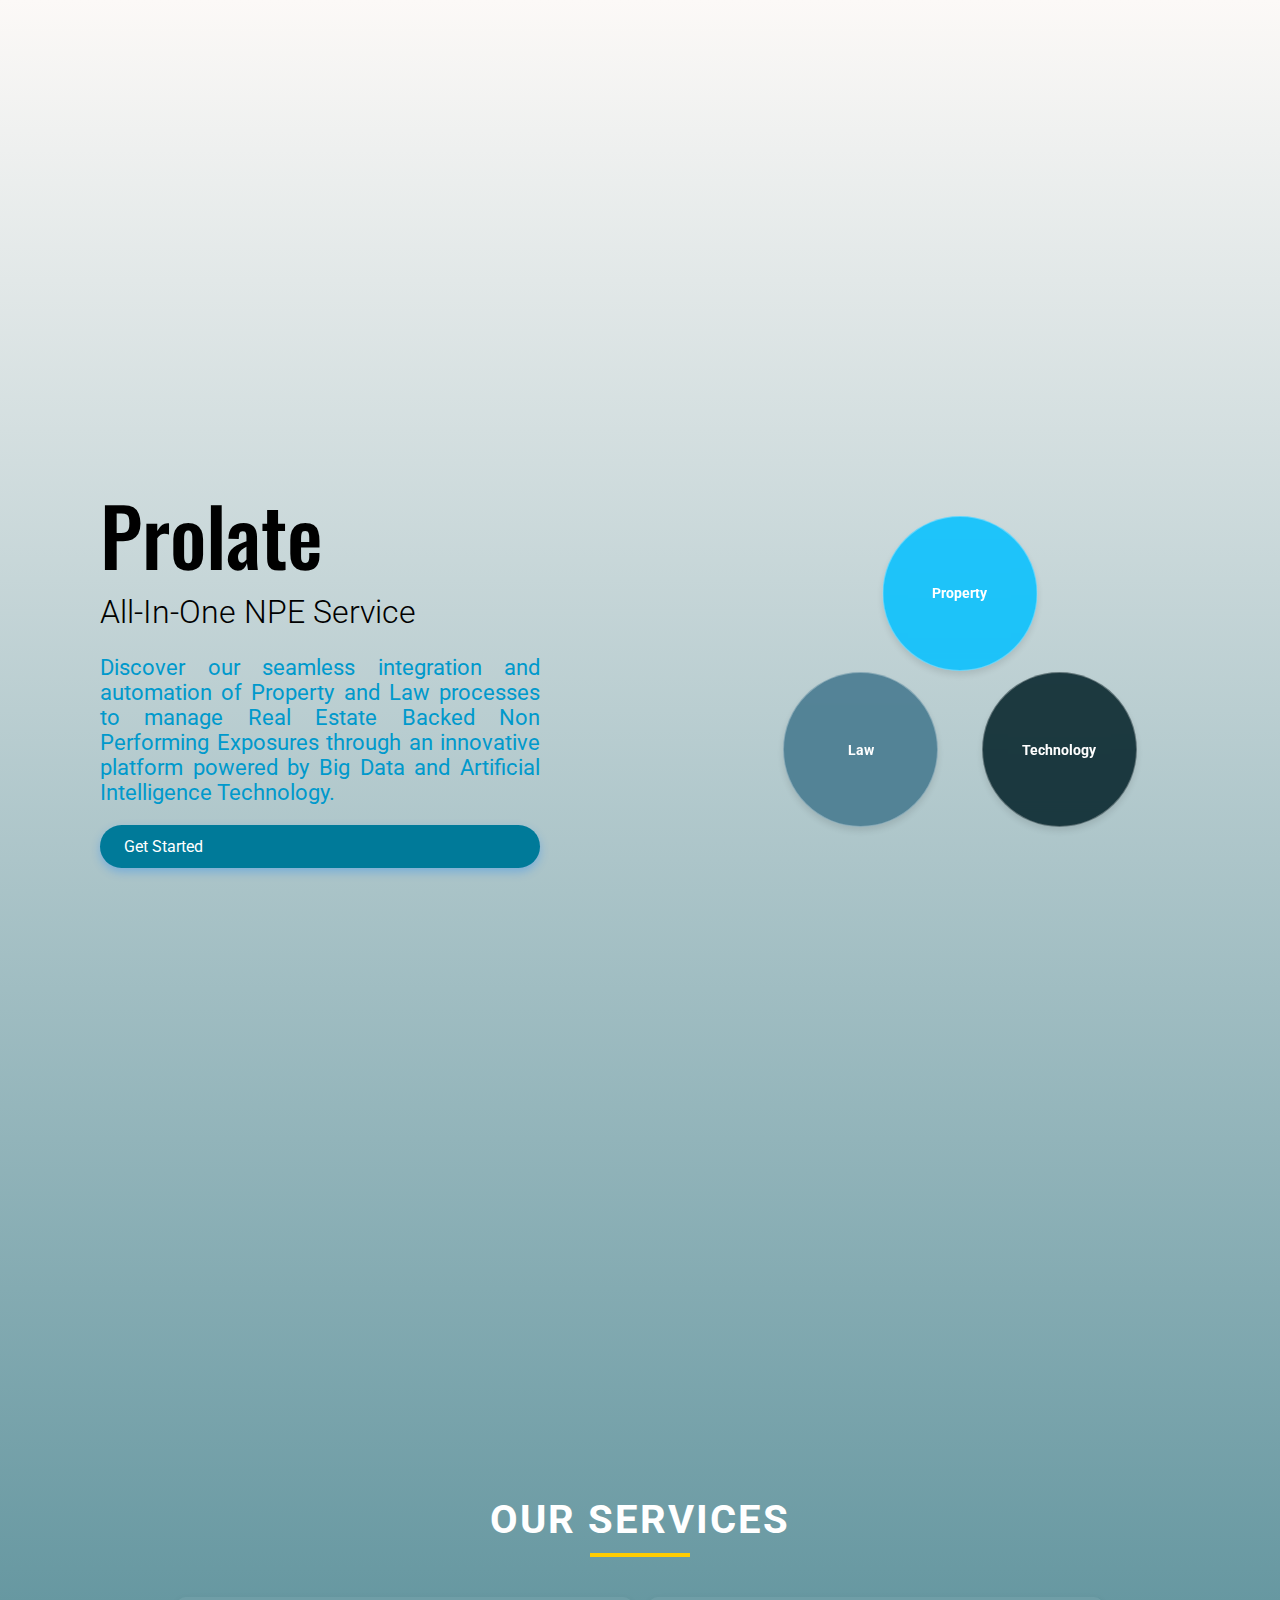
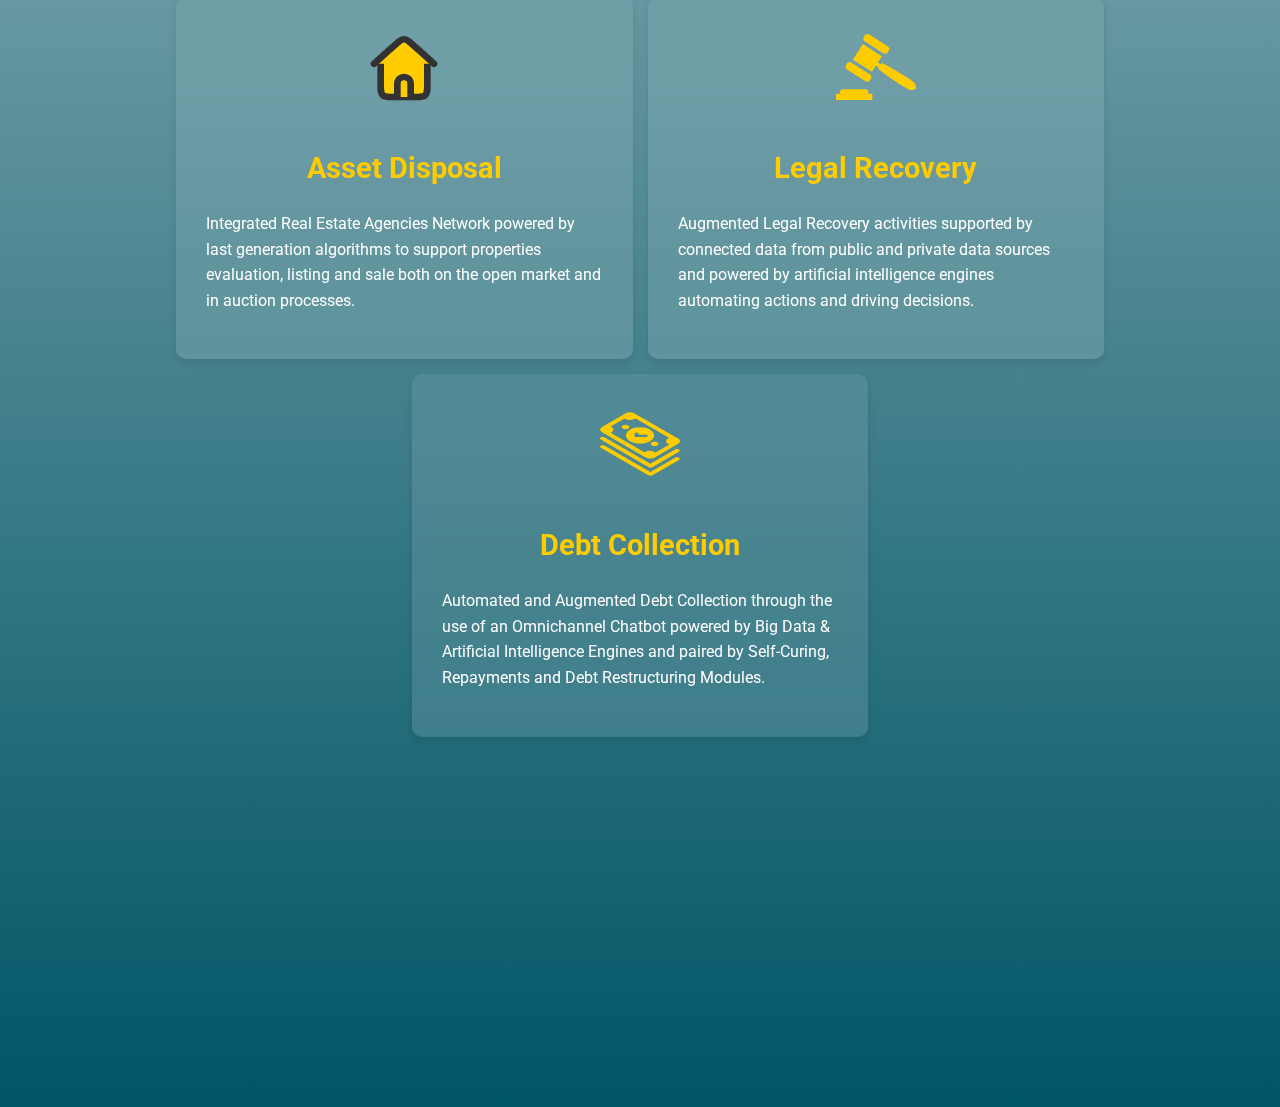
==== Prolate/index.html @ 8bb5d35e "Add files via upload" ====
<!DOCTYPE html>
<html lang="en">
<head>
    <link href="https://fonts.googleapis.com/css2?family=Oswald:wght@500&family=Roboto:wght@400&display=swap" rel="stylesheet">
    <meta charset="UTF-8">
    <meta name="viewport" content="width=device-width, initial-scale=1.0">
    <title>Prolate All-In-One NPE Service</title>
    <link rel="stylesheet" type="text/css" href="src/components/hero/hero.css">
</head>
<body>

    <div class="main">
        <div class="text-content">
            <h1>Prolate</h1>
            <h2>All-In-One NPE Service</h2>
            <p>
                Discover our seamless integration and automation of Property and Law processes to manage Real Estate Backed Non Performing Exposures through an innovative platform powered by Big Data and Artificial Intelligence Technology.
            </p>
            <a href="#get-started" class="cta-button" id="get-started-button">Get Started</a>
        </div>
    </div>
    <div class="circle-container">
        <div class="circle">Property</div>
        <div class="circle">Law</div>
        <div class="circle">Technology</div>
    </div>

<!-- Modal Structure -->
<div id="form-modal" class="form-modal">
    <div class="form-content">
        <span class="close-button" id="close-modal">&times;</span>
        <iframe id="google-form" src="https://docs.google.com/forms/d/e/1FAIpQLSds9YsT5PfyT3IhIXk2nKOZR3xMsyNTTy7qy5D97jVJdPM-XQ/viewform?embedded=true" width="100%" height="969/widht" frameborder="0" marginheight="0" marginwidth="0"></iframe>
    </div>
</div>
    
<script>
    document.getElementById("get-started-button").onclick = function(event) {
        event.preventDefault();
        document.getElementById("form-modal").classList.add("active");
    }
    
    document.getElementById("close-modal").onclick = function() {
        document.getElementById("form-modal").classList.remove("active");
    }
    
    window.onclick = function(event) {
        if (event.target == document.getElementById("form-modal")) {
            document.getElementById("form-modal").classList.remove("active");
        }
    }
    
    document.addEventListener('keydown', function(event) {
        if (event.key === "Escape") {
            document.getElementById("form-modal").classList.remove("active");
        }
    });
    </script>
    
    
    </div>
</div>

</body>
</html>
    <section id="services" class="services-section">
    
        <!DOCTYPE html>
        <html lang="en">
        <head>
            <meta charset="UTF-8">
            <meta name="viewport" content="width=device-width, initial-scale=1.0">
            <title>Prolate - Our Services</title>
            <link href="https://fonts.googleapis.com/css2?family=Roboto:wght@400;700&display=swap" rel="stylesheet">
            <link rel="stylesheet" type="text/css" href="src/components/services/services.css">
        </head>
        <body>
            <section id="services" class="services-section">
                <div class="container">
                    <h2>Our Services</h2>
                    <div class="services-container">
                        <div class="service">
                            <div class="service-icon">
                                <!-- Custom Icon for Asset Disposal -->     
                                <svg width="800px" height="800px" viewBox="0 0 24 24" fill="none" xmlns="http://www.w3.org/2000/svg">
                                    <path opacity="0.1" d="M17.7218 8.08382L14.7218 5.29811C13.4309 4.09937 12.7854 3.5 12 3.5C11.2146 3.5 10.5691 4.09937 9.2782 5.29811L6.2782 8.08382C5.64836 8.66867 5.33345 8.96109 5.16672 9.34342C5 9.72575 5 10.1555 5 11.015V16.9999C5 18.8856 5 19.8284 5.58579 20.4142C6.17157 20.9999 7.11438 20.9999 9 20.9999H9.75V16.9999C9.75 15.7573 10.7574 14.7499 12 14.7499C13.2426 14.7499 14.25 15.7573 14.25 16.9999V20.9999H15C16.8856 20.9999 17.8284 20.9999 18.4142 20.4142C19 19.8284 19 18.8856 19 16.9999L19 11.015C19 10.1555 19 9.72575 18.8333 9.34342C18.6666 8.96109 18.3516 8.66866 17.7218 8.08382Z" fill="#323232"/>
                                    <path d="M19 9L19 17C19 18.8856 19 19.8284 18.4142 20.4142C17.8284 21 16.8856 21 15 21L14 21L10 21L9 21C7.11438 21 6.17157 21 5.58579 20.4142C5 19.8284 5 18.8856 5 17L5 9" stroke="#323232" stroke-width="2" stroke-linejoin="round"/>
                                    <path d="M3 11L7.5 7L10.6713 4.18109C11.429 3.50752 12.571 3.50752 13.3287 4.18109L16.5 7L21 11" stroke="#323232" stroke-width="2" stroke-linecap="round" stroke-linejoin="round"/>
                                    <path d="M10 21V17C10 15.8954 10.8954 15 12 15V15C13.1046 15 14 15.8954 14 17V21" stroke="#323232" stroke-width="2" stroke-linecap="round" stroke-linejoin="round"/>
                                    </svg>        
                            </div>
                            <h3>Asset Disposal</h3>
                            <p>Integrated Real Estate Agencies Network powered by last generation algorithms to support properties evaluation, listing and sale both on the open market and in auction processes.</p>
                            <button class="call-to-action" id="learn-more-asset-disposal" data-url="https://casamontagna.it/">Learn More</button>
                        </div>
                        <div class="service">
                            <div class="service-icon">
                                <!-- Custom Icon for Legal Recovery -->
                                <svg fill="#000000" version="1.1" id="Capa_1" xmlns="http://www.w3.org/2000/svg" xmlns:xlink="http://www.w3.org/1999/xlink" 
             width="800px" height="800px" viewBox="0 0 492.508 492.508"
             xml:space="preserve">
        <g>
            <g>
                <path d="M199.493,402.145c0-10.141-8.221-18.361-18.36-18.361H42.475c-10.139,0-18.36,8.221-18.36,18.361
                    c0,3.195,0.818,6.199,2.255,8.816H0v38.067h223.607v-38.067h-26.369C198.674,408.343,199.493,405.34,199.493,402.145z"/>
                <path d="M175.898,88.224l117.157,74.396c9.111,4.643,20.43,1.678,26.021-7.129l5.622-8.85c5.938-9.354,3.171-21.75-6.182-27.69
                    L204.592,46.608c-9.352-5.939-21.748-3.172-27.688,6.182l-5.622,8.851C165.692,70.447,167.82,81.952,175.898,88.224z"/>
                <path d="M492.456,372.433l-0.082-1.771l-0.146-1.672c-0.075-1.143-0.235-2.159-0.375-3.204c-0.562-4.177-1.521-7.731-2.693-10.946
                    c-2.377-6.386-5.738-11.222-9.866-14.845c-1.027-0.913-2.126-1.714-3.218-2.528l-3.271-2.443
                    c-2.172-1.643-4.387-3.218-6.587-4.815c-2.196-1.606-4.419-3.169-6.644-4.729c-2.218-1.571-4.445-3.125-6.691-4.651
                    c-4.468-3.089-8.983-6.101-13.51-9.103l-6.812-4.464l-6.85-4.405c-4.58-2.911-9.167-5.813-13.785-8.667
                    c-4.611-2.865-9.24-5.703-13.896-8.496l-13.979-8.363l-14.072-8.22l-14.149-8.096l-14.219-7.987l-14.287-7.882l-14.354-7.773
                    c-4.802-2.566-9.599-5.137-14.433-7.653c-4.822-2.529-9.641-5.071-14.498-7.548l-4.398,6.928l-22.17-10.449l24.781-39.026
                    l-117.156-74.395l-60.944,95.974l117.157,74.395l24.781-39.026l18.887,15.622l-4.399,6.929c4.309,3.343,8.657,6.619,12.998,9.91
                    c4.331,3.305,8.698,6.553,13.062,9.808l13.14,9.686l13.211,9.577l13.275,9.474l13.346,9.361l13.422,9.242l13.514,9.095
                    c4.51,3.026,9.045,6.009,13.602,8.964c4.547,2.967,9.123,5.882,13.707,8.792l6.898,4.324l6.936,4.266
                    c4.643,2.818,9.289,5.625,13.985,8.357c2.337,1.383,4.689,2.739,7.055,4.078c2.358,1.349,4.719,2.697,7.106,4
                    c2.383,1.312,4.75,2.646,7.159,3.912l3.603,1.922c1.201,0.64,2.394,1.296,3.657,1.837c5.036,2.194,10.841,3.18,17.63,2.614
                    c3.409-0.305,7.034-0.949,11.054-2.216c1.006-0.317,1.992-0.606,3.061-1.023l1.574-0.58l1.639-0.68
                    c2.185-0.91,4.523-2.063,7.059-3.522C492.513,377.405,492.561,374.799,492.456,372.433z"/>
                <path d="M67.897,261.877l113.922,72.341c9.354,5.938,21.75,3.172,27.689-6.181l5.621-8.852c5.592-8.808,3.462-20.311-4.615-26.583
                    L93.358,218.207c-9.111-4.642-20.43-1.678-26.022,7.13l-5.62,8.85C55.775,243.541,58.543,255.938,67.897,261.877z"/>
            </g>
        </g>
        </svg>
        
                            </div>
                            <h3>Legal Recovery</h3>
                            <p>Augmented Legal Recovery activities supported by connected data from public and private data sources and powered by artificial intelligence engines automating actions and driving decisions.</p>
                            <button class="call-to-action" id="learn-more-legal-recovery" data-url="https://www.studiolegalelabate.eu/">Learn More</button>
                        </div>
                        <div class="service">
                            <div class="service-icon">
                                <svg fill="#000000" height="800px" width="800px" version="1.1" id="Capa_1" xmlns="http://www.w3.org/2000/svg" xmlns:xlink="http://www.w3.org/1999/xlink" 
                                viewBox="0 0 488.903 488.903" xml:space="preserve">
                           <g>
                               <path d="M317.002,233.664c9.3-5.4,24.4-5.4,33.8,0s9.4,14.2,0.1,19.6s-24.4,5.4-33.8,0
                                   C307.802,247.864,307.802,239.064,317.002,233.664z M139.102,150.464c9.4,5.4,24.5,5.4,33.8,0s9.3-14.2-0.1-19.6
                                   c-9.4-5.4-24.5-5.4-33.8,0C129.702,136.264,129.702,145.064,139.102,150.464z M12.302,140.464l142.8-83c15.3-8.9,40.3-8.9,55.7,0
                                   l266.5,153.9c15.4,8.9,15.5,23.4,0.1,32.3l-142.8,83c-15.3,8.9-40.3,8.9-55.7,0l-266.4-153.9
                                   C-2.898,163.864-2.998,149.364,12.302,140.464z M70.502,172.764c-1.8,1-3.7,1.9-5.7,2.7l206.9,119.5c1-0.7,2.1-1.5,3.3-2.2
                                   c15.5-9,40.7-9,56.4,0c2.4,1.4,4.4,2.9,6.1,4.5l86.2-50.1c-2.8-1-5.5-2.1-7.9-3.5c-15.6-9-15.7-23.6-0.2-32.7
                                   c2.4-1.4,4.9-2.5,7.7-3.5l-207.5-119.7c-1.3,1.2-2.9,2.3-4.7,3.3c-15.5,9-40.8,9-56.4,0c-1.7-1-3.2-2-4.5-3.1l-85.3,49.6
                                   c1.9,0.8,3.7,1.6,5.4,2.6C86.002,149.164,86.002,163.764,70.502,172.764z M5.002,217.664l279.2,161.2l3.9,2.3l5.6,3.2
                                   c7.9,4.6,20.6,4.6,28.5,0l160.1-93c6.5-3.8,6.5-10-0.1-13.8s-17.2-3.8-23.8,0l-150.6,87.5l-278.5-160.8c-6.5-3.7-17-4.3-23.8-0.8
                                   C-1.698,207.264-1.798,213.764,5.002,217.664z M482.502,327.864c-6.6-3.8-17.2-3.8-23.8,0l-150.6,87.6l-278.5-160.9
                                   c-6.5-3.7-17-4.3-23.8-0.8c-7.2,3.8-7.4,10.2-0.6,14.1l279.3,161.3l4,2.3l5.6,3.2c7.9,4.6,20.6,4.6,28.5,0l160.1-93
                                   C489.202,337.864,489.102,331.664,482.502,327.864z M183.702,156.664c33.6-19.5,88.4-19.5,122.2,0s33.9,51.2,0.3,70.7
                                   c-33.5,19.5-88.3,19.5-122.1,0C150.302,207.964,150.102,176.164,183.702,156.664z M211.502,175.164v13.3v13.7h23.8l54.5,0.1v-13.8
                                   l-54.4-0.1v-13.3L211.502,175.164z"/>
                           </g>
                           </svg>
                            </div>
                            <h3>Debt Collection</h3>
                            <p>Automated and Augmented Debt Collection through the use of an Omnichannel Chatbot powered by Big Data & Artificial Intelligence Engines and paired by Self-Curing, Repayments and Debt Restructuring Modules.</p>
                            <button class="call-to-action" id="learn-more-debt-collection" data-url="https://www.fairtile.it/offer.html">Learn More</button>
                            <script>
                                document.querySelectorAll(".call-to-action").forEach(button => {
                                    button.onclick = function() {
                                        var url = this.getAttribute("data-url");
                                        window.location.href = url;
                                    }
                                });
                                </script>
                        </div>
                    </div>
                <div class="Our process">                    
                </div>
                <div class="news">
                </div>
            </section>
        </body>
        </html>

    </div>
    <!-- Main JavaScript file to dynamically load content -->


    
        

</body>
</html>
---- Prolate/src/components/hero/hero.css ----
:root {
    --circle-size: 17vmin;
    --circle-spacing: calc((var(--circle-size) * 0.866) * 1.27);
}

body {
    font-family: 'Roboto', sans-serif;
    margin: 100 100 100 0;
    padding: 0 0 100px 0; /* Added padding-bottom */
    display: grid;
    grid-template-rows: auto 1fr;
    grid-template-columns: 1fr 1fr;
    min-height: 100vh; /* Ensures full viewport height */
    width: 100%;
    overflow-x: hidden;
    overflow-y: auto;
    background: linear-gradient(0deg, #005566, #fcf9f7);
}

.header {
    grid-column: 1 / -1;
    display: flex;
    justify-content: flex-end;
    padding: 20px 50px;
    background-color: transparent;
}

.header a {
    margin-left: 20px;
    text-decoration: none;
    color: #005566;
    font-size: 1rem;
    font-weight: normal;
    transition: color 0.3s ease;
}

.header a:hover,
.header a:focus {
    color: #007a99;
    text-decoration: underline;
}

.header a:focus {
    outline: 2px solid #007a99;
    outline-offset: 2px;
}

.main {
    display: flex;
    flex-direction: column;
    justify-content: center;
    padding: 20px 100px;
    grid-column: 1 / 2;
    overflow: auto;
}

.text-content {
    display: flex;
    flex-direction: column;
    justify-content: center;
    max-width: 700px;
}

.main h1 {
    font-family: 'Oswald', sans-serif;
    font-size: 5rem;
    margin: 0;
    font-weight: 500;
}

.main h2 {
    font-size: 2rem;
    margin: 0 0 1.5rem 0;
    font-weight: 300;
}

.main p {
    font-size: 1.38rem;
    color: #0099cc;
    margin: 0;
    line-height: 1.;
    text-align: justify;
    word-wrap: break-word;
    
}

.cta-button {
    display: inline-block;
    padding: 15px 30px;
    margin-top: 20px;
    font-size: 1.25rem;
    color: #fff;
    background-color: #005566;
    border: none;
    border-radius: 5px;
    text-decoration: none;
    transition: background-color 0.3s ease;
}

.cta-button:hover {
    background-color: #007a99;
}

.circle-container {
    position: relative;
    width: calc(var(--circle-spacing) * 2.1);
    height: calc(var(--circle-spacing) * 1.85);
    grid-column: 2 / 3;
    justify-self: center;
    align-self: center;
}

.circle {
    width: var(--circle-size);
    height: var(--circle-size);
    border-radius: 50%;
    display: flex;
    align-items: center;
    justify-content: center;
    color: #fff;
    font-size: 1.5vmin;
    font-weight: bold;
    position: absolute;
    transition: transform 0.3s ease, background-color 0.3s ease;
    animation: fadeIn 1s ease-in-out;
    backdrop-filter: blur(10px);
    -webkit-backdrop-filter: blur(10px);
    background: rgba(255, 255, 255, 1);
    border: 1px solid rgba(255, 255, 255, 0.3);
    box-shadow: 0 4px 6px rgba(0, 0, 0, 0.1);
}

.circle:hover {
    transform: scale(1.1);
    background-color: rgba(0, 85, 102, 0.4);
}

@keyframes fadeIn {
    from {
        opacity: 0;
        transform: scale(0.5);
    }
    to {
        opacity: 1;
        transform: scale(1);
    }
}

@keyframes moveDown {
    0% {
        transform: translate(-50%, -100px);
        opacity: 0;
    }
    50% {
        transform: translate(-50%, 20px);
        opacity: 0.5;
    }
    100% {
        transform: translate(-50%, 0);
        opacity: 1;
    }
}

.circle:nth-child(1) {
    background-color: rgba(0, 191, 255, 0.85);
    top: 0;
    left: 50%;
    transform: translate(-50%, 0);
    animation: moveDown 1.5s ease-out forwards;
}

.circle:nth-child(2) {
    background-color: rgba(79, 128, 148, 0.96);
    bottom: 0;
    left: 0;
}

.circle:nth-child(3) {
    background-color: rgba(0, 31, 38, 0.85);
    bottom: 0;
    right: 0;
}

@media (max-width: 768px) {
    body {
        display: flex;
        flex-direction: column;
        align-items: center;
    }
    .header {
        justify-content: center;
        padding: 10px;
    }
    .main {
        padding: 10px;
        text-align: center;
    }
    .main h1 {
        font-size: 3rem;
    }
    .main h2 {
        font-size: 1.5rem;
    }
    .main p {
        font-size: 1rem;
    }
    .circle-container {
        display: flex;
        justify-content: space-around;
        width: 100%;
        margin-top: 20px;
    }
    .circle {
        width: 20vw;
        height: 20vw;
    }
}


/* Button Styles */
.cta-button {
    display: inline-block;
    padding: 12px 24px;
    font-size: 16px;
    color: #fff;
    background-color: #007a99;
    border: none;
    border-radius: 50px;
    text-decoration: none;
    transition: background-color 0.3s ease, transform 0.3s ease;
    box-shadow: 0 4px 10px rgba(0, 123, 255, 0.3);
}

.cta-button:hover {
    background-color: #007a99;
    transform: scale(1.05);
}

/* Modal Styles */
.form-modal {
    display: none;
    position: fixed;
    z-index: 1000;
    left: 0;
    top: 0;
    width: 100%;
    height: 100%;
    background-color: rgba(0, 0, 0, 0.8);
    backdrop-filter: blur(10px);
    transition: opacity 0.5s;
    opacity: 0;
    overflow-y: auto;
}

.form-modal.active {
    display: block;
    opacity: 1;
}

.form-content {
    background-color: #fff;
    margin: 5% auto;
    padding: 20px;
    border-radius: 20px;
    width: 60%;
    max-width: 700px;
    box-shadow: 0 4px 20px rgba(0, 0, 0, 0.2);
    animation: slideIn 0.5s ease-out, fadeIn 0.5s ease-out;
    position: relative;
}

.close-button {
    color: #aaa;
    float: right;
    font-size: 28px;
    font-weight: bold;
    cursor: pointer;
    transition: color 0.3s;
}

.close-button:hover,
.close-button:focus {
    color: #000;
}

@keyframes slideIn {
    from {
        transform: translateY(-50px);
        opacity: 0;
    }
    to {
        transform: translateY(0);
        opacity: 1;
    }
}

@keyframes fadeIn {
    from {
        opacity: 0;
    }
    to {
        opacity: 1;
    }
}

.form-content {
    animation: zoomIn 0.5s ease-out;
}

@keyframes zoomIn {
    from {
        transform: scale(0.8);
        opacity: 0;
    }
    to {
        transform: scale(1);
        opacity: 1;
    }
}
---- Prolate/src/components/services/services.css ----
:root {
    --circle-size: 17vmin;
    --circle-spacing: calc((var(--circle-size) * 0.866) * 1.27);
}

body {
    font-family: 'Roboto', sans-serif;
    margin: 0 100px 150px 0;
    padding: 0 0 100px 0; /* Added padding-bottom */
    display: grid;
    grid-template-rows: auto 1fr;
    grid-template-columns: 1fr 1fr;
    min-height: 100vh; /* Ensures full viewport height */
    width: 100%;
    overflow-x: hidden;
    overflow-y: auto;    
}


.main {
    display: flex;
    flex-direction: column;
    justify-content: center;
    padding: 475px 100px;
    grid-column: 1 / 2;
    overflow: auto;
}



.services-section {
    padding: 60px 0;
    color: #fff;
    position: relative;
    overflow: hidden;
    grid-column: 1 / -1; /* Span full width */
}

.services-section h2 {
    font-size: 2.5rem;
    margin-bottom: 40px;
    text-transform: uppercase;
    letter-spacing: 2px;
    position: relative;
    text-align: center; /* Center the heading */
}

.services-section h2::after {
    content: '';
    width: 100px;
    height: 4px;
    background-color: #ffcc00;
    display: block;
    margin: 10px auto 0;
}

.services-container {
    display: flex;
    flex-wrap: wrap;
    justify-content: center; /* Center align the services */
    gap: 15px; /* Add gap for better spacing */
    max-width: 100%; /* Ensure it doesn't overflow */
}

.service {
    background: rgba(255, 255, 255, 0.1);
    backdrop-filter: blur(100px);
    -webkit-backdrop-filter: blur(100px);
    padding: 30px;
    border-radius: 10px;
    box-shadow: 0 4px 8px rgba(0, 0, 0, 0.1);
    transition: transform 0.3s ease, box-shadow 0.3s ease, background 0.3s ease;
    position: relative;
    z-index: 1;
    flex: 1 1 calc(33.333% - 30px); /* Maintain three items per row */
    max-width: calc(33.333% - 30px);
    display: flex;
    flex-direction: column;
    align-items: center;
}

.service h3 {
    font-size: 1.8rem;
    margin-bottom: 10px;
    color: #ffcc00;
}

.service p {
    font-size: 1rem;
    line-height: 1.6;
}

.service:hover {
    transform: translateY(-10px);
    box-shadow: 0 8px 16px rgba(0, 0, 0, 0.2);
    background: rgba(255, 255, 255, 0.2);
}

.service-icon {
    width: 80px;
    height: 80px;
    margin-bottom: 15px;
    transition: transform 0.3s ease;
}

.service-icon svg {
    width: 100%;
    height: 100%;
    fill: #ffcc00;
}

.service:hover .service-icon {
    transform: rotate(360deg);
}

.call-to-action {
    margin-top: 20px;
    padding: 10px 20px;
    background-color: #ffcc00;
    color: #005566;
    text-transform: uppercase;
    border: none;
    cursor: pointer;
    transition: background 0.3s ease;
    display: none;
}

.service:hover .call-to-action {
    display: block;
}

@media (max-width: 768px) {
    body {
        display: flex;
        flex-direction: column;
        align-items: center;
    }
    .header {
        justify-content: center;
        padding: 10px;
    }
    .main {
        padding: 10px;
        text-align: center;
    }
    .main h1 {
        font-size: 3rem;
    }
    .main h2 {
        font-size: 1.5rem;
    }
    .main p {
        font-size: 1rem;
    }
    .circle-container {
        display: flex;
        justify-content: space-around;
        width: 100%;
        margin-top: 20px;
    }
    .circle {
        width: 20vw;
        height: 20vw;
    }
    .services-section {
        padding: 40px 0;
    }
    .services-section h2 {
        font-size: 2rem;
    }
    .service {
        flex: 1 1 100%;
        max-width: 100%;
    }
    .service h3 {
        font-size: 1.5rem;
    }
    .service p {
        font-size: 0.9rem;
    }
}
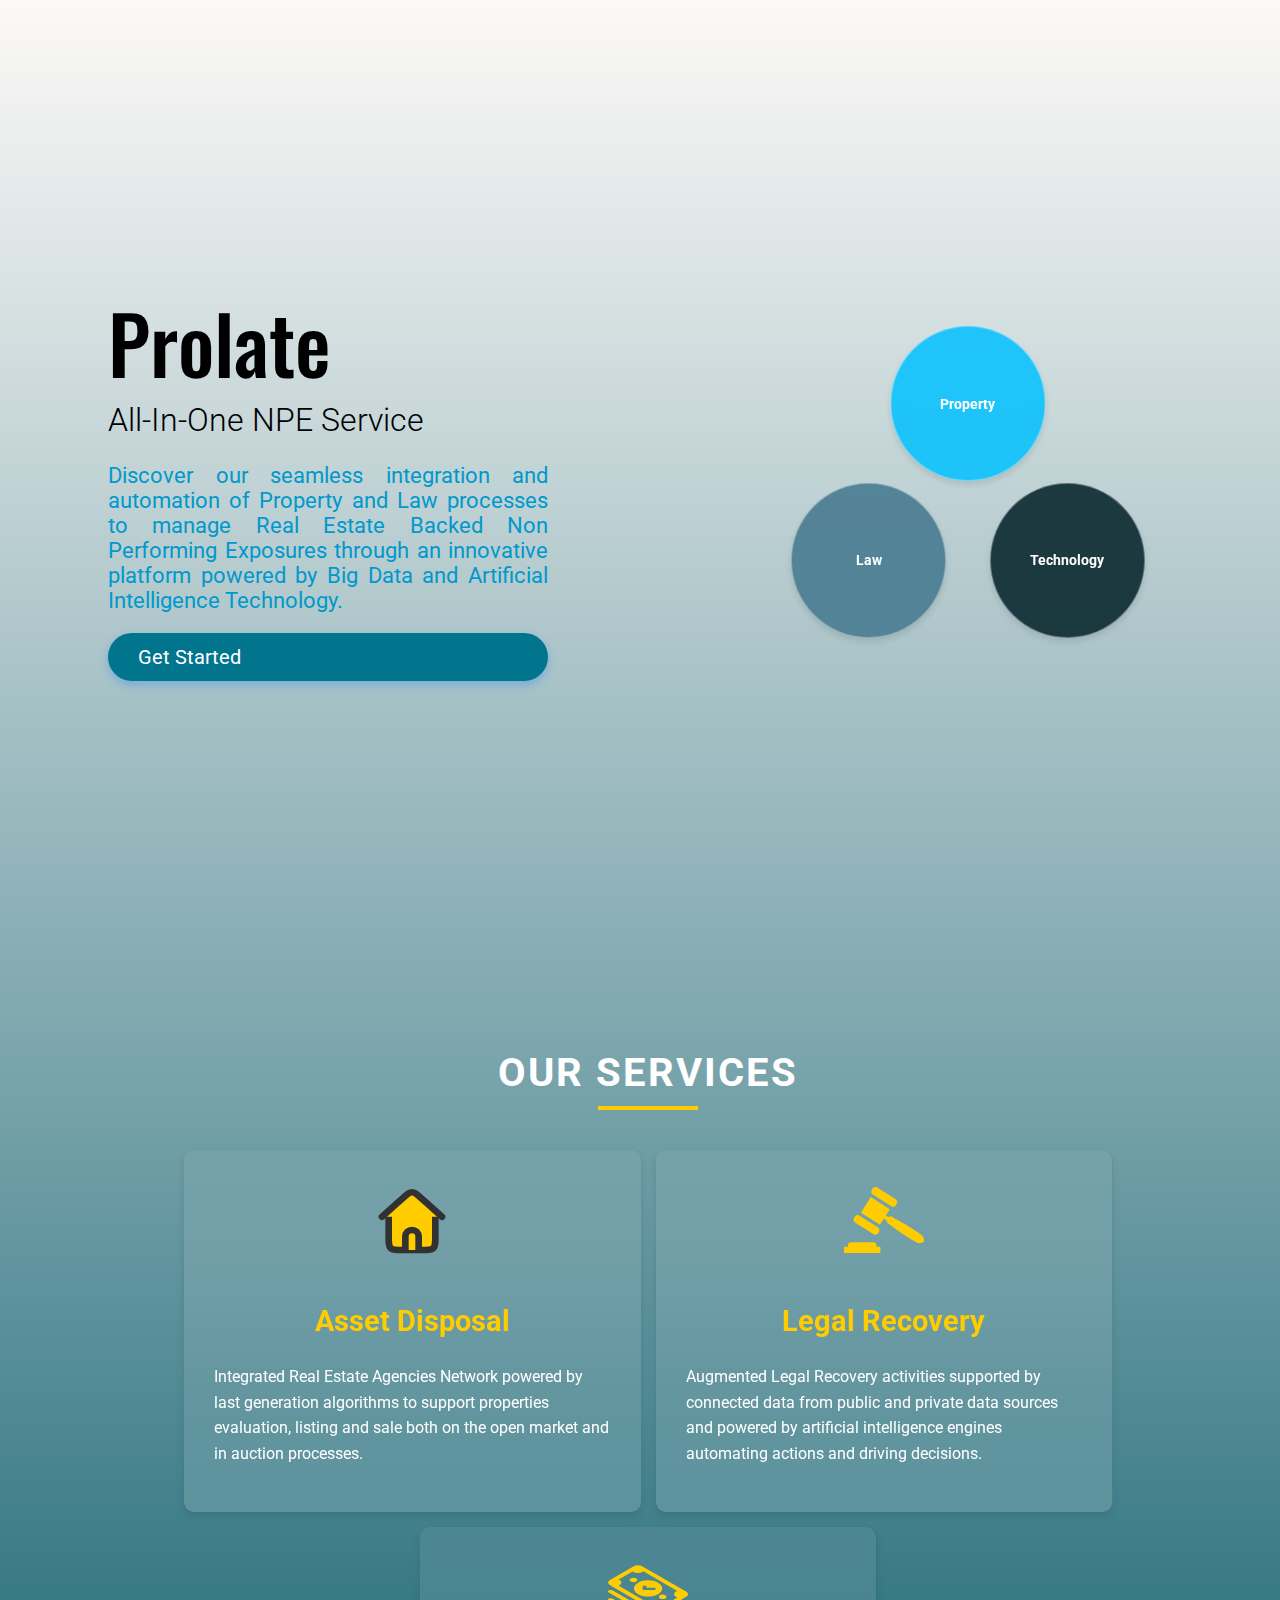
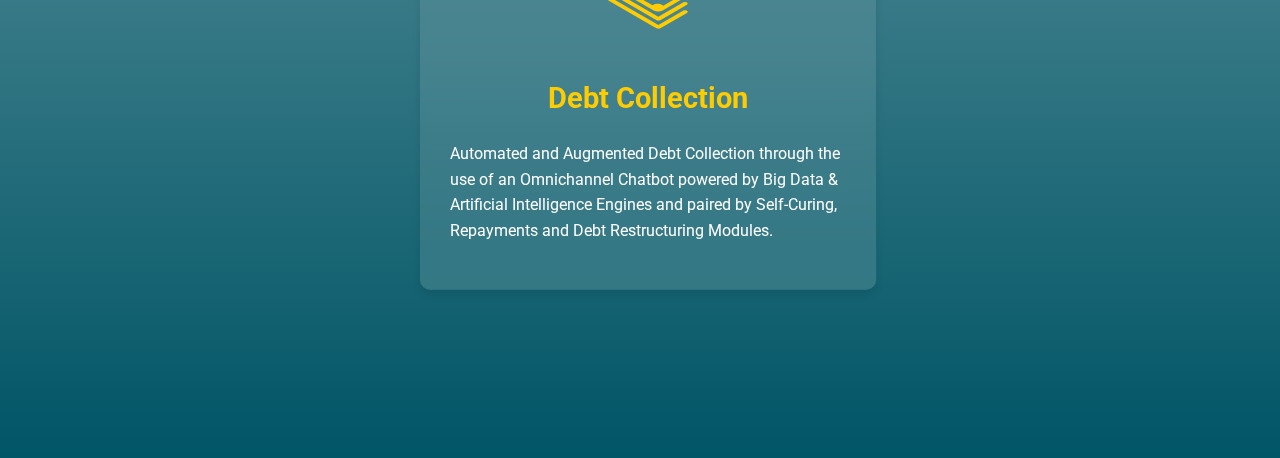
==== commit c4242494: "deleted elements, new icons" ====
--- a/Prolate/index.html
+++ b/Prolate/index.html
@@ -2,10 +2,11 @@
 <html lang="en">
 <head>
     <link href="https://fonts.googleapis.com/css2?family=Oswald:wght@500&family=Roboto:wght@400&display=swap" rel="stylesheet">
+    <link href="https://fonts.googleapis.com/css2?family=Roboto:wght@400;700&display=swap" rel="stylesheet">
     <meta charset="UTF-8">
     <meta name="viewport" content="width=device-width, initial-scale=1.0">
     <title>Prolate All-In-One NPE Service</title>
-    <link rel="stylesheet" type="text/css" href="src/components/hero/hero.css">
+    <link rel="stylesheet" type="text/css" href="index.css">
 </head>
 <body>
 
@@ -55,25 +56,7 @@
         }
     });
     </script>
-    
-    
-    </div>
-</div>
 
-</body>
-</html>
-    <section id="services" class="services-section">
-    
-        <!DOCTYPE html>
-        <html lang="en">
-        <head>
-            <meta charset="UTF-8">
-            <meta name="viewport" content="width=device-width, initial-scale=1.0">
-            <title>Prolate - Our Services</title>
-            <link href="https://fonts.googleapis.com/css2?family=Roboto:wght@400;700&display=swap" rel="stylesheet">
-            <link rel="stylesheet" type="text/css" href="src/components/services/services.css">
-        </head>
-        <body>
             <section id="services" class="services-section">
                 <div class="container">
                     <h2>Our Services</h2>
--- a/Prolate/index.css
+++ b/Prolate/index.css
@@ -0,0 +1,413 @@
+:root {
+    --circle-size: 17vmin;
+    --circle-spacing: calc((var(--circle-size) * 0.866) * 1.27);
+}
+
+body {
+    font-family: 'Roboto', sans-serif;
+    margin: 100 100 150 0;
+    padding: 0 0 100px 0; /* Added padding-bottom */
+    display: grid;
+    grid-template-rows: auto 1fr;
+    grid-template-columns: 1fr 1fr;
+    min-height: 100vh; /* Ensures full viewport height */
+    width: 100%;
+    overflow-x: hidden;
+    overflow-y: auto;
+    background: linear-gradient(0deg, #005566, #fcf9f7);
+}
+
+.header {
+    grid-column: 1 / -1;
+    display: flex;
+    justify-content: flex-end;
+    padding: 20px 50px;
+    background-color: transparent;
+}
+
+.header a {
+    margin-left: 20px;
+    text-decoration: none;
+    color: #005566;
+    font-size: 1rem;
+    font-weight: normal;
+    transition: color 0.3s ease;
+}
+
+.header a:hover,
+.header a:focus {
+    color: #007a99;
+    text-decoration: underline;
+}
+
+.header a:focus {
+    outline: 2px solid #007a99;
+    outline-offset: 2px;
+}
+
+.main {
+    display: flex;
+    flex-direction: column;
+    justify-content: center;
+    padding: 275px 100px;
+    grid-column: 1 / 2;
+    overflow: auto;
+}
+
+.text-content {
+    display: flex;
+    flex-direction: column;
+    justify-content: center;
+    max-width: 700px;
+}
+
+.main h1 {
+    font-family: 'Oswald', sans-serif;
+    font-size: 5rem;
+    margin: 0;
+    font-weight: 500;
+}
+
+.main h2 {
+    font-size: 2rem;
+    margin: 0 0 1.5rem 0;
+    font-weight: 300;
+}
+
+.main p {
+    font-size: 1.38rem;
+    color: #0099cc;
+    margin: 0;
+    line-height: 1.;
+    text-align: justify;
+    word-wrap: break-word;
+    
+}
+
+.cta-button {
+    display: inline-block;
+    box-shadow: 0 4px 10px rgba(0, 123, 255, 0.3);
+    padding: 12px 30px;
+    margin-top: 20px;
+    font-size: 1.25rem;
+    color: #fff;
+    background-color: #00758d;
+    border: none;
+    border-radius: 50px;
+    text-decoration: none;
+    transition: background-color 0.3s ease, transform 0.3s ease;
+    box-shadow: 0 4px 10px rgba(0, 123, 255, 0.3);
+}
+
+.cta-button:hover {
+    background-color: #007a99;
+    transform: scale(1.05);
+}
+
+.circle-container {
+    position: relative;
+    width: calc(var(--circle-spacing) * 2.1);
+    height: calc(var(--circle-spacing) * 1.85);
+    grid-column: 2 / 3;
+    justify-self: center;
+    align-self: center;
+}
+
+.circle {
+    width: var(--circle-size);
+    height: var(--circle-size);
+    border-radius: 50%;
+    display: flex;
+    align-items: center;
+    justify-content: center;
+    color: #fff;
+    font-size: 1.5vmin;
+    font-weight: bold;
+    position: absolute;
+    transition: transform 0.3s ease, background-color 0.3s ease;
+    animation: fadeIn 1s ease-in-out;
+    backdrop-filter: blur(10px);
+    -webkit-backdrop-filter: blur(10px);
+    background: rgba(255, 255, 255, 1);
+    border: 1px solid rgba(255, 255, 255, 0.3);
+    box-shadow: 0 4px 6px rgba(0, 0, 0, 0.1);
+}
+
+.circle:hover {
+    transform: scale(1.1);
+    background-color: rgba(0, 85, 102, 0.4);
+}
+
+@keyframes fadeIn {
+    from {
+        opacity: 0;
+        transform: scale(0.5);
+    }
+    to {
+        opacity: 1;
+        transform: scale(1);
+    }
+}
+
+@keyframes moveDown {
+    0% {
+        transform: translate(-50%, -100px);
+        opacity: 0;
+    }
+    50% {
+        transform: translate(-50%, 20px);
+        opacity: 0.5;
+    }
+    100% {
+        transform: translate(-50%, 0);
+        opacity: 1;
+    }
+}
+
+.circle:nth-child(1) {
+    background-color: rgba(0, 191, 255, 0.85);
+    top: 0;
+    left: 50%;
+    transform: translate(-50%, 0);
+    animation: moveDown 1.5s ease-out forwards;
+}
+
+.circle:nth-child(2) {
+    background-color: rgba(79, 128, 148, 0.96);
+    bottom: 0;
+    left: 0;
+}
+
+.circle:nth-child(3) {
+    background-color: rgba(0, 31, 38, 0.85);
+    bottom: 0;
+    right: 0;
+}
+
+
+/* Modal Styles */
+.form-modal {
+    display: none;
+    position: fixed;
+    z-index: 1000;
+    left: 0;
+    top: 0;
+    width: 100%;
+    height: 100%;
+    background-color: rgba(0, 0, 0, 0.8);
+    backdrop-filter: blur(10px);
+    transition: opacity 0.5s;
+    opacity: 0;
+    overflow-y: auto;
+}
+
+.form-modal.active {
+    display: block;
+    opacity: 1;
+}
+
+.form-content {
+    background-color: #fff;
+    margin: 5% auto;
+    padding: 20px;
+    border-radius: 20px;
+    width: 60%;
+    max-width: 700px;
+    box-shadow: 0 4px 20px rgba(0, 0, 0, 0.2);
+    animation: slideIn 0.5s ease-out, fadeIn 0.5s ease-out;
+    position: relative;
+}
+
+.close-button {
+    color: #aaa;
+    float: right;
+    font-size: 28px;
+    font-weight: bold;
+    cursor: pointer;
+    transition: color 0.3s;
+}
+
+.close-button:hover,
+.close-button:focus {
+    color: #000;
+}
+
+@keyframes slideIn {
+    from {
+        transform: translateY(-50px);
+        opacity: 0;
+    }
+    to {
+        transform: translateY(0);
+        opacity: 1;
+    }
+}
+
+@keyframes fadeIn {
+    from {
+        opacity: 0;
+    }
+    to {
+        opacity: 1;
+    }
+}
+
+.form-content {
+    animation: zoomIn 0.5s ease-out;
+}
+
+@keyframes zoomIn {
+    from {
+        transform: scale(0.8);
+        opacity: 0;
+    }
+    to {
+        transform: scale(1);
+        opacity: 1;
+    }
+}
+
+.services-section {
+    padding: 60px 0;
+    color: #fff;
+    position: relative;
+    overflow: hidden;
+    grid-column: 1 / -1; /* Span full width */
+}
+
+.services-section h2 {
+    font-size: 2.5rem;
+    margin-bottom: 40px;
+    text-transform: uppercase;
+    letter-spacing: 2px;
+    position: relative;
+    text-align: center; /* Center the heading */
+}
+
+.services-section h2::after {
+    content: '';
+    width: 100px;
+    height: 4px;
+    background-color: #ffcc00;
+    display: block;
+    margin: 10px auto 0;
+}
+
+.services-container {
+    display: flex;
+    flex-wrap: wrap;
+    justify-content: center; /* Center align the services */
+    gap: 15px; /* Add gap for better spacing */
+    max-width: 100%; /* Ensure it doesn't overflow */
+}
+
+.service {
+    background: rgba(255, 255, 255, 0.1);
+    backdrop-filter: blur(100px);
+    -webkit-backdrop-filter: blur(100px);
+    padding: 30px;
+    border-radius: 10px;
+    box-shadow: 0 4px 8px rgba(0, 0, 0, 0.1);
+    transition: transform 0.3s ease, box-shadow 0.3s ease, background 0.3s ease;
+    position: relative;
+    z-index: 1;
+    flex: 1 1 calc(33.333% - 30px); /* Maintain three items per row */
+    max-width: calc(33.333% - 30px);
+    display: flex;
+    flex-direction: column;
+    align-items: center;
+}
+
+.service h3 {
+    font-size: 1.8rem;
+    margin-bottom: 10px;
+    color: #ffcc00;
+}
+
+.service p {
+    font-size: 1rem;
+    line-height: 1.6;
+}
+
+.service:hover {
+    transform: translateY(-10px);
+    box-shadow: 0 8px 16px rgba(0, 0, 0, 0.2);
+    background: rgba(255, 255, 255, 0.2);
+}
+
+.service-icon {
+    width: 80px;
+    height: 80px;
+    margin-bottom: 15px;
+    transition: transform 0.3s ease;
+}
+
+.service-icon svg {
+    width: 100%;
+    height: 100%;
+    fill: #ffcc00;
+}
+
+.service:hover .service-icon {
+    transform: rotate(360deg);
+}
+
+.call-to-action {
+    margin-top: 20px;
+    padding: 10px 20px;
+    background-color: #ffcc00;
+    color: #005566;
+    text-transform: uppercase;
+    border: none;
+    cursor: pointer;
+    transition: background 0.3s ease;
+    display: none;
+}
+
+.service:hover .call-to-action {
+    display: block;
+}
+
+@media (max-width: 768px) {
+    body {
+        display: flex;
+        flex-direction: column;
+        align-items: center;
+    }
+    .header {
+        justify-content: center;
+        padding: 10px;
+    }
+    .main {
+        padding: 10px;
+        text-align: center;
+    }
+    .main h1 {
+        font-size: 3rem;
+    }
+    .main h2 {
+        font-size: 1.5rem;
+    }
+    .main p {
+        font-size: 1rem;
+    }
+    .circle-container {
+        display: none;
+    }
+    .services-section {
+        padding: 40px 0;
+    }
+    .services-section h2 {
+        font-size: 2rem;
+    }
+    .service {
+        flex: 1 1 100%;
+        max-width: 100%;
+    }
+    .service h3 {
+        font-size: 1.5rem;
+    }
+    .service p {
+        font-size: 0.9rem;
+    }
+}